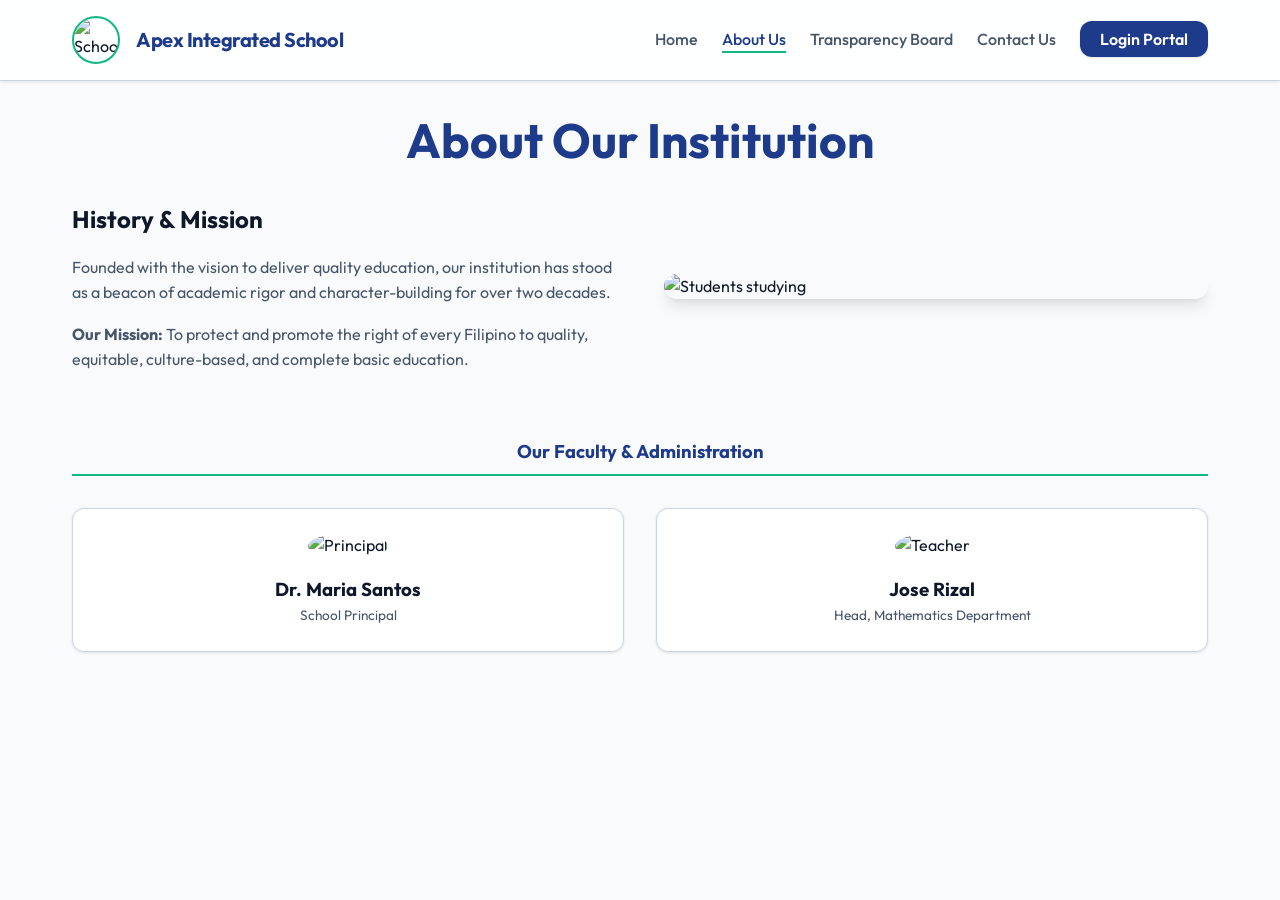
==== about.html @ 2102ec50 "Refactor: separate application views into dedicated HTML files for better maintainability and error " ====
<!DOCTYPE html>
<html lang="en" data-theme="blue-gold">
<head>
  <meta charset="UTF-8">
  <meta name="viewport" content="width=device-width, initial-scale=1.0">
  <title>About Us - Institution Profile</title>
  <link rel="stylesheet" href="style.css">
  <script type="module" src="https://unpkg.com/ionicons@7.1.0/dist/ionicons/ionicons.esm.js"></script>
</head>
<body>

  <!-- Header Nav -->
  <header class="public-header">
    <nav class="nav-container">
      <div class="school-branding">
        <img id="public-logo" class="school-logo" src="https://images.unsplash.com/photo-1546410531-bb4caa6b424d?w=150&auto=format&fit=crop&q=80" alt="School Logo">
        <span id="public-school-name" class="school-name">Apex Integrated School</span>
      </div>
      <ul class="nav-links">
        <li><a href="index.html" class="nav-link">Home</a></li>
        <li><a href="about.html" class="nav-link active">About Us</a></li>
        <li><a href="transparency.html" class="nav-link">Transparency Board</a></li>
        <li><a href="contact.html" class="nav-link">Contact Us</a></li>
        <li><a href="login.html" class="btn-portal" style="color:white;">Login Portal</a></li>
      </ul>
    </nav>
  </header>

  <main class="public-main">
    <section id="view-about">
      <h1 class="hero-title" style="text-align:center; margin-bottom:2rem;">About Our Institution</h1>
      <div style="display:grid; grid-template-columns:1fr 1fr; gap:3rem; align-items:center; margin-bottom:4rem;">
        <div>
          <h2>History & Mission</h2>
          <p style="margin:1rem 0; color:var(--text-secondary);">Founded with the vision to deliver quality education, our institution has stood as a beacon of academic rigor and character-building for over two decades.</p>
          <p style="color:var(--text-secondary);"><strong>Our Mission:</strong> To protect and promote the right of every Filipino to quality, equitable, culture-based, and complete basic education.</p>
        </div>
        <img class="hero-image" src="https://images.unsplash.com/photo-1427504494785-3a9ca7044f45?w=600&auto=format&fit=crop&q=80" alt="Students studying">
      </div>
      
      <h2 class="widget-title" style="text-align:center; margin-bottom:2rem;">Our Faculty & Administration</h2>
      <div style="display:grid; grid-template-columns:repeat(auto-fit, minmax(200px, 1fr)); gap:2rem; text-align:center;">
        <div class="news-card">
          <img style="width:100px; height:100px; border-radius:50%; margin-bottom:1rem; object-fit:cover;" src="https://api.dicebear.com/7.x/adventurer/svg?seed=principal" alt="Principal">
          <h3>Dr. Maria Santos</h3>
          <p style="font-size:0.85rem; color:var(--text-secondary)">School Principal</p>
        </div>
        <div class="news-card">
          <img style="width:100px; height:100px; border-radius:50%; margin-bottom:1rem; object-fit:cover;" src="https://api.dicebear.com/7.x/adventurer/svg?seed=math" alt="Teacher">
          <h3>Jose Rizal</h3>
          <p style="font-size:0.85rem; color:var(--text-secondary)">Head, Mathematics Department</p>
        </div>
      </div>
    </section>
  </main>

  <script type="module" src="app.js"></script>
</body>
</html>
---- style.css ----
@import url('https://fonts.googleapis.com/css2?family=Outfit:wght@300;400;500;600;700&display=swap');

:root {
  /* Default Presets (Blue Gold) */
  --primary: #1e3a8a;
  --primary-hover: #1e40af;
  --accent: #d4af37;
  --accent-hover: #c5a028;
  --bg-primary: #f8fafc;
  --bg-secondary: #ffffff;
  --text-primary: #0f172a;
  --text-secondary: #475569;
  --border-color: #cbd5e1;
  --success: #10b981;
  --danger: #ef4444;
  --warning: #f59e0b;
  --radius-sm: 6px;
  --radius-md: 12px;
  --radius-lg: 20px;
  --shadow-sm: 0 1px 3px rgba(0,0,0,0.1);
  --shadow-md: 0 4px 6px -1px rgba(0,0,0,0.1), 0 2px 4px -2px rgba(0,0,0,0.1);
  --shadow-lg: 0 10px 15px -3px rgba(0,0,0,0.1), 0 4px 6px -4px rgba(0,0,0,0.1);
  --sidebar-width: 260px;
  --transition: all 0.3s cubic-bezier(0.4, 0, 0.2, 1);
}

/* Theme Options */
[data-theme="forest-green"] {
  --primary: #1b4332;
  --primary-hover: #2d6a4f;
  --accent: #95d5b2;
  --accent-hover: #74c69d;
}

[data-theme="maroon-crimson"] {
  --primary: #7a1c1c;
  --primary-hover: #9e2a2b;
  --accent: #e09f3e;
  --accent-hover: #fff3b0;
}

* {
  box-sizing: border-box;
  margin: 0;
  padding: 0;
}

body {
  font-family: 'Outfit', sans-serif;
  background-color: var(--bg-primary);
  color: var(--text-primary);
  line-height: 1.6;
  min-height: 100vh;
  display: flex;
  flex-direction: column;
  overflow-x: hidden;
}

/* Scrollbar styling */
::-webkit-scrollbar {
  width: 8px;
  height: 8px;
}
::-webkit-scrollbar-track {
  background: var(--bg-primary);
}
::-webkit-scrollbar-thumb {
  background: var(--border-color);
  border-radius: 4px;
}
::-webkit-scrollbar-thumb:hover {
  background: var(--text-secondary);
}

a {
  color: inherit;
  text-decoration: none;
  transition: var(--transition);
}

button, input, select, textarea {
  font-family: inherit;
  font-size: inherit;
}

/* Header & Public Nav */
.public-header {
  background-color: rgba(255, 255, 255, 0.85);
  backdrop-filter: blur(12px);
  position: sticky;
  top: 0;
  z-index: 100;
  border-bottom: 1px solid var(--border-color);
  box-shadow: var(--shadow-sm);
}

.nav-container {
  max-width: 1200px;
  margin: 0 auto;
  padding: 1rem 2rem;
  display: flex;
  align-items: center;
  justify-content: space-between;
}

.school-branding {
  display: flex;
  align-items: center;
  gap: 1rem;
}

.school-logo {
  height: 48px;
  width: 48px;
  object-fit: cover;
  border-radius: 50%;
  border: 2px solid var(--accent);
}

.school-name {
  font-weight: 700;
  font-size: 1.25rem;
  color: var(--primary);
  letter-spacing: -0.025em;
}

.nav-links {
  display: flex;
  align-items: center;
  gap: 1.5rem;
  list-style: none;
}

.nav-link {
  font-weight: 500;
  color: var(--text-secondary);
  position: relative;
  padding: 0.25rem 0;
}

.nav-link:hover, .nav-link.active {
  color: var(--primary);
}

.nav-link::after {
  content: '';
  position: absolute;
  bottom: 0;
  left: 0;
  width: 0;
  height: 2px;
  background-color: var(--accent);
  transition: var(--transition);
}

.nav-link:hover::after, .nav-link.active::after {
  width: 100%;
}

.btn-portal {
  background-color: var(--primary);
  color: white !important;
  padding: 0.5rem 1.25rem;
  border-radius: var(--radius-md);
  font-weight: 600;
  box-shadow: var(--shadow-sm);
  border: none;
  cursor: pointer;
}

.btn-portal:hover {
  background-color: var(--primary-hover);
  transform: translateY(-1px);
}

/* Home / Public Layouts */
.public-main {
  max-width: 1200px;
  margin: 2rem auto;
  padding: 0 2rem;
  flex: 1;
}

/* Hero Section */
.hero-section {
  display: flex;
  align-items: center;
  justify-content: space-between;
  gap: 4rem;
  padding: 4rem 0;
  border-bottom: 1px solid var(--border-color);
}

.hero-content {
  flex: 1;
}

.hero-tag {
  background-color: rgba(212, 175, 55, 0.15);
  color: var(--primary);
  padding: 0.25rem 0.75rem;
  border-radius: var(--radius-sm);
  font-weight: 700;
  font-size: 0.85rem;
  text-transform: uppercase;
  letter-spacing: 0.05em;
  display: inline-block;
  margin-bottom: 1rem;
}

.hero-title {
  font-size: 3rem;
  font-weight: 700;
  color: var(--primary);
  line-height: 1.15;
  margin-bottom: 1.5rem;
}

.hero-desc {
  font-size: 1.125rem;
  color: var(--text-secondary);
  margin-bottom: 2rem;
}

.hero-image-container {
  flex: 1;
  position: relative;
}

.hero-image {
  width: 100%;
  border-radius: var(--radius-lg);
  box-shadow: var(--shadow-lg);
  object-fit: cover;
  max-height: 400px;
}

/* Grid Sections */
.sections-grid {
  display: grid;
  grid-template-columns: 2fr 1fr;
  gap: 3rem;
  margin-top: 3rem;
}

.news-card-list {
  display: flex;
  flex-direction: column;
  gap: 1.5rem;
}

.news-card {
  background: var(--bg-secondary);
  border: 1px solid var(--border-color);
  border-radius: var(--radius-md);
  padding: 1.5rem;
  box-shadow: var(--shadow-sm);
  transition: var(--transition);
  position: relative;
}

.news-card:hover {
  transform: translateY(-2px);
  box-shadow: var(--shadow-md);
}

.news-meta {
  display: flex;
  gap: 1rem;
  font-size: 0.85rem;
  color: var(--text-secondary);
  margin-bottom: 0.5rem;
}

.news-badge {
  background-color: var(--primary);
  color: white;
  padding: 0.15rem 0.5rem;
  border-radius: var(--radius-sm);
  font-size: 0.75rem;
  font-weight: 600;
}

.news-title {
  font-size: 1.35rem;
  font-weight: 700;
  margin-bottom: 0.75rem;
}

.news-comments-btn {
  background: none;
  border: none;
  color: var(--primary);
  font-weight: 600;
  cursor: pointer;
  margin-top: 1rem;
  display: flex;
  align-items: center;
  gap: 0.5rem;
}

.sidebar-widget {
  background: var(--bg-secondary);
  border: 1px solid var(--border-color);
  border-radius: var(--radius-md);
  padding: 1.5rem;
  box-shadow: var(--shadow-sm);
  margin-bottom: 2rem;
}

.widget-title {
  font-size: 1.15rem;
  font-weight: 700;
  color: var(--primary);
  margin-bottom: 1rem;
  border-bottom: 2px solid var(--accent);
  padding-bottom: 0.5rem;
}

/* Transparency Board Table */
.transparency-table {
  width: 100%;
  border-collapse: collapse;
  margin-top: 1rem;
}

.transparency-table th, .transparency-table td {
  padding: 0.75rem 1rem;
  text-align: left;
  border-bottom: 1px solid var(--border-color);
}

.transparency-table th {
  background-color: var(--bg-primary);
  font-weight: 600;
}

/* Two-Panel Dashboard Layout */
.portal-container {
  display: flex;
  min-height: 100vh;
  width: 100vw;
  background-color: var(--bg-primary);
}

.portal-sidebar {
  width: var(--sidebar-width);
  background-color: var(--primary);
  color: white;
  display: flex;
  flex-direction: column;
  border-right: 1px solid rgba(255,255,255,0.1);
  position: fixed;
  top: 0;
  bottom: 0;
  left: 0;
  z-index: 50;
  transition: var(--transition);
}

.sidebar-profile {
  padding: 2rem 1.5rem;
  border-bottom: 1px solid rgba(255,255,255,0.1);
  display: flex;
  flex-direction: column;
  align-items: center;
  text-align: center;
  gap: 0.75rem;
}

.profile-avatar {
  width: 80px;
  height: 80px;
  border-radius: 50%;
  border: 3px solid var(--accent);
  background: white;
  object-fit: cover;
}

.profile-name {
  font-weight: 700;
  font-size: 1.1rem;
}

.profile-role {
  font-size: 0.8rem;
  background: rgba(255,255,255,0.15);
  padding: 0.25rem 0.75rem;
  border-radius: 50px;
  text-transform: uppercase;
  font-weight: 600;
  letter-spacing: 0.05em;
}

.sidebar-menu {
  flex: 1;
  padding: 1.5rem 0;
  list-style: none;
  display: flex;
  flex-direction: column;
  gap: 0.5rem;
}

.menu-item a {
  display: flex;
  align-items: center;
  gap: 1rem;
  padding: 0.75rem 1.5rem;
  color: rgba(255,255,255,0.75);
  font-weight: 500;
  border-left: 4px solid transparent;
}

.menu-item:hover a, .menu-item.active a {
  color: white;
  background: rgba(255,255,255,0.08);
  border-left-color: var(--accent);
}

.sidebar-footer {
  padding: 1.5rem;
  border-top: 1px solid rgba(255,255,255,0.1);
}

.btn-logout {
  width: 100%;
  padding: 0.75rem;
  border: 1px solid rgba(255,255,255,0.3);
  background: transparent;
  color: white;
  border-radius: var(--radius-md);
  font-weight: 600;
  cursor: pointer;
  transition: var(--transition);
}

.btn-logout:hover {
  background: rgba(255,255,255,0.1);
  border-color: white;
}

/* Main Content Area */
.portal-main {
  margin-left: var(--sidebar-width);
  flex: 1;
  display: flex;
  flex-direction: column;
  min-height: 100vh;
  transition: var(--transition);
}

.portal-header {
  height: 70px;
  background: var(--bg-secondary);
  border-bottom: 1px solid var(--border-color);
  padding: 0 2rem;
  display: flex;
  align-items: center;
  justify-content: space-between;
  position: sticky;
  top: 0;
  z-index: 40;
}

.header-title {
  font-size: 1.25rem;
  font-weight: 700;
}

.header-actions {
  display: flex;
  align-items: center;
  gap: 1.5rem;
}

/* FB Notifications Dropdown */
.notif-wrapper {
  position: relative;
  cursor: pointer;
}

.notif-bell {
  font-size: 1.5rem;
  position: relative;
}

.notif-badge {
  position: absolute;
  top: -4px;
  right: -4px;
  background: var(--danger);
  color: white;
  font-size: 0.7rem;
  font-weight: 700;
  border-radius: 50%;
  height: 18px;
  width: 18px;
  display: flex;
  align-items: center;
  justify-content: center;
  border: 2px solid var(--bg-secondary);
}

.notif-dropdown {
  position: absolute;
  top: 100%;
  right: 0;
  width: 320px;
  background: var(--bg-secondary);
  border: 1px solid var(--border-color);
  border-radius: var(--radius-md);
  box-shadow: var(--shadow-lg);
  margin-top: 0.75rem;
  display: none;
  flex-direction: column;
  z-index: 100;
  overflow: hidden;
}

.notif-dropdown.show {
  display: flex;
}

.notif-header {
  padding: 1rem;
  border-bottom: 1px solid var(--border-color);
  font-weight: 700;
  display: flex;
  justify-content: space-between;
  align-items: center;
}

.notif-list {
  max-height: 300px;
  overflow-y: auto;
}

.notif-item {
  padding: 1rem;
  border-bottom: 1px solid var(--border-color);
  display: flex;
  gap: 0.75rem;
  transition: var(--transition);
}

.notif-item:hover {
  background-color: var(--bg-primary);
}

.notif-item.unread {
  background-color: rgba(30, 58, 138, 0.05);
}

.notif-text {
  font-size: 0.85rem;
}

.notif-time {
  font-size: 0.75rem;
  color: var(--text-secondary);
  margin-top: 0.25rem;
}

/* Workspace Panels */
.portal-workspace {
  padding: 2rem;
  flex: 1;
}

/* Card grids for dashboard */
.dash-grid {
  display: grid;
  grid-template-columns: repeat(auto-fit, minmax(300px, 1fr));
  gap: 2rem;
  margin-top: 1.5rem;
}

.dash-card {
  background: var(--bg-secondary);
  border: 1px solid var(--border-color);
  border-radius: var(--radius-md);
  padding: 1.5rem;
  box-shadow: var(--shadow-sm);
}

/* Table styling in admin panel */
.data-table {
  width: 100%;
  border-collapse: collapse;
  margin-top: 1rem;
}

.data-table th, .data-table td {
  padding: 0.75rem 1rem;
  text-align: left;
  border-bottom: 1px solid var(--border-color);
}

.data-table th {
  background: var(--bg-primary);
  font-weight: 600;
  color: var(--text-secondary);
}

/* Dynamic Schedule Grid */
.schedule-list {
  display: flex;
  flex-direction: column;
  gap: 1rem;
  margin-top: 1rem;
}

.schedule-item {
  display: flex;
  justify-content: space-between;
  align-items: center;
  background: var(--bg-primary);
  padding: 1rem;
  border-radius: var(--radius-md);
  border-left: 4px solid var(--primary);
}

.schedule-time {
  font-weight: 700;
  color: var(--primary);
}

/* Real-Time Chat & Private Messaging Layout */
.chat-container {
  display: grid;
  grid-template-columns: 280px 1fr;
  height: calc(100vh - 200px);
  background: var(--bg-secondary);
  border: 1px solid var(--border-color);
  border-radius: var(--radius-md);
  overflow: hidden;
}

.chat-threads {
  border-right: 1px solid var(--border-color);
  display: flex;
  flex-direction: column;
}

.chat-search {
  padding: 1rem;
  border-bottom: 1px solid var(--border-color);
}

.chat-search input {
  width: 100%;
  padding: 0.5rem 0.75rem;
  border: 1px solid var(--border-color);
  border-radius: var(--radius-sm);
}

.thread-list {
  overflow-y: auto;
  flex: 1;
}

.thread-item {
  display: flex;
  align-items: center;
  gap: 0.75rem;
  padding: 1rem;
  border-bottom: 1px solid var(--border-color);
  cursor: pointer;
  transition: var(--transition);
}

.thread-item:hover, .thread-item.active {
  background: var(--bg-primary);
}

.thread-avatar {
  width: 40px;
  height: 40px;
  border-radius: 50%;
  object-fit: cover;
}

.thread-details {
  flex: 1;
  overflow: hidden;
}

.thread-name {
  font-weight: 600;
  font-size: 0.9rem;
}

.thread-preview {
  font-size: 0.75rem;
  color: var(--text-secondary);
  white-space: nowrap;
  overflow: hidden;
  text-overflow: ellipsis;
}

.chat-window {
  display: flex;
  flex-direction: column;
  height: 100%;
}

.chat-window-header {
  padding: 1rem;
  border-bottom: 1px solid var(--border-color);
  display: flex;
  align-items: center;
  gap: 1rem;
}

.chat-messages {
  flex: 1;
  padding: 1.5rem;
  overflow-y: auto;
  display: flex;
  flex-direction: column;
  gap: 1rem;
  background-color: var(--bg-primary);
}

.message-bubble {
  max-width: 60%;
  padding: 0.75rem 1rem;
  border-radius: var(--radius-md);
  font-size: 0.9rem;
  word-wrap: break-word;
}

.message-bubble.incoming {
  background: var(--bg-secondary);
  align-self: flex-start;
  border-bottom-left-radius: 0;
  box-shadow: var(--shadow-sm);
}

.message-bubble.outgoing {
  background: var(--primary);
  color: white;
  align-self: flex-end;
  border-bottom-right-radius: 0;
  box-shadow: var(--shadow-sm);
}

.chat-input-bar {
  padding: 1rem;
  border-top: 1px solid var(--border-color);
  display: flex;
  gap: 1rem;
}

.chat-input-bar input {
  flex: 1;
  padding: 0.75rem 1rem;
  border: 1px solid var(--border-color);
  border-radius: var(--radius-md);
}

.btn-send {
  background: var(--primary);
  color: white;
  border: none;
  padding: 0 1.5rem;
  border-radius: var(--radius-md);
  font-weight: 600;
  cursor: pointer;
}

.btn-send:hover {
  background: var(--primary-hover);
}

/* Forms & UI Controls */
.form-group {
  margin-bottom: 1.25rem;
}

.form-group label {
  display: block;
  font-weight: 600;
  margin-bottom: 0.5rem;
}

.form-control {
  width: 100%;
  padding: 0.75rem;
  border: 1px solid var(--border-color);
  border-radius: var(--radius-md);
  background: var(--bg-secondary);
  transition: var(--transition);
}

.form-control:focus {
  outline: none;
  border-color: var(--primary);
  box-shadow: 0 0 0 3px rgba(30, 58, 138, 0.1);
}

.btn-action {
  background-color: var(--primary);
  color: white;
  border: none;
  padding: 0.75rem 1.5rem;
  border-radius: var(--radius-md);
  font-weight: 600;
  cursor: pointer;
  transition: var(--transition);
}

.btn-action:hover {
  background-color: var(--primary-hover);
}

.btn-secondary {
  background-color: transparent;
  color: var(--text-primary);
  border: 1px solid var(--border-color);
  padding: 0.75rem 1.5rem;
  border-radius: var(--radius-md);
  font-weight: 600;
  cursor: pointer;
}

.btn-secondary:hover {
  background-color: var(--bg-primary);
}

/* Toast alert notification styling */
.toast {
  position: fixed;
  bottom: 2rem;
  right: 2rem;
  background: var(--text-primary);
  color: white;
  padding: 1rem 1.5rem;
  border-radius: var(--radius-md);
  box-shadow: var(--shadow-lg);
  z-index: 200;
  display: none;
  animation: slideIn 0.3s ease;
}

/* Settings Theme customizer visual preview grid */
.theme-picker-grid {
  display: grid;
  grid-template-columns: repeat(auto-fit, minmax(120px, 1fr));
  gap: 1rem;
  margin-top: 1rem;
}

.theme-card {
  border: 2px solid var(--border-color);
  border-radius: var(--radius-md);
  padding: 1rem;
  cursor: pointer;
  text-align: center;
  transition: var(--transition);
}

.theme-card:hover, .theme-card.selected {
  border-color: var(--primary);
  background: rgba(30, 58, 138, 0.05);
}

.theme-preview-color {
  height: 24px;
  border-radius: 4px;
  margin-bottom: 0.5rem;
}

/* Comments section */
.comments-section {
  margin-top: 1rem;
  border-top: 1px solid var(--border-color);
  padding-top: 1rem;
}

.comment-item {
  background: var(--bg-primary);
  padding: 0.75rem;
  border-radius: var(--radius-sm);
  margin-bottom: 0.5rem;
  font-size: 0.85rem;
}

.comment-meta {
  font-weight: 600;
  color: var(--primary);
  margin-bottom: 0.25rem;
}

.comment-form {
  display: flex;
  gap: 0.5rem;
  margin-top: 1rem;
}

.comment-form input {
  flex: 1;
  padding: 0.5rem;
  border: 1px solid var(--border-color);
  border-radius: var(--radius-sm);
}

.comment-form button {
  background: var(--primary);
  color: white;
  border: none;
  padding: 0.5rem 1rem;
  border-radius: var(--radius-sm);
  cursor: pointer;
}

/* Animations */
@keyframes slideIn {
  from { transform: translateY(100px); opacity: 0; }
  to { transform: translateY(0); opacity: 1; }
}

/* Responsive constraints */
@media(max-width: 992px) {
  .sections-grid {
    grid-template-columns: 1fr;
  }
  .hero-section {
    flex-direction: column;
    text-align: center;
    padding: 2rem 0;
  }
  .portal-sidebar {
    transform: translateX(-100%);
  }
  .portal-sidebar.active {
    transform: translateX(0);
  }
  .portal-main {
    margin-left: 0;
  }
  .chat-container {
    grid-template-columns: 1fr;
  }
  .chat-threads {
    display: none;
  }
}
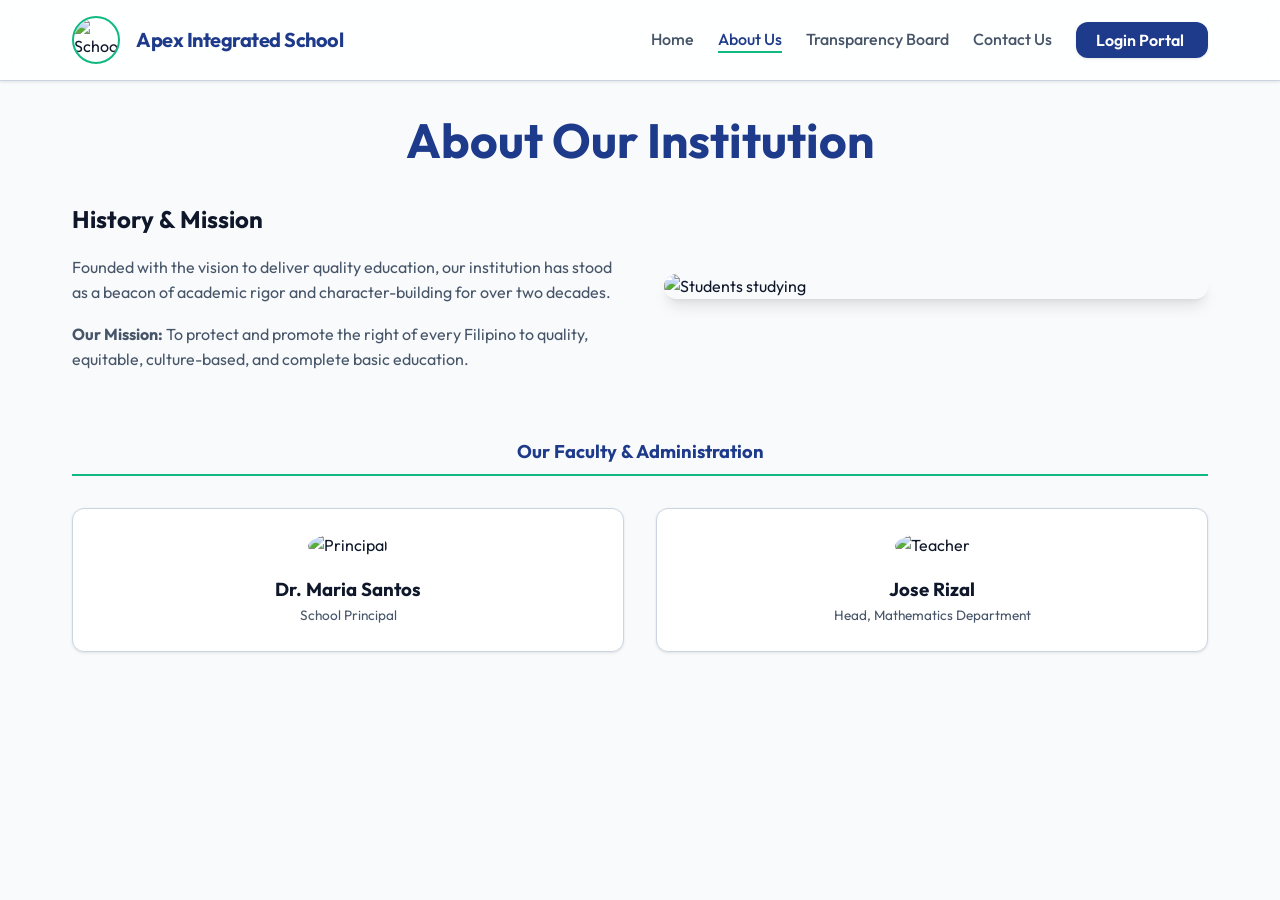
==== commit 7e66ccdb: "Refactor: merge database configs into app.js to solve CORS file:// script import errors, and convert" ====
--- a/about.html
+++ b/about.html
@@ -21,7 +21,19 @@
         <li><a href="about.html" class="nav-link active">About Us</a></li>
         <li><a href="transparency.html" class="nav-link">Transparency Board</a></li>
         <li><a href="contact.html" class="nav-link">Contact Us</a></li>
-        <li><a href="login.html" class="btn-portal" style="color:white;">Login Portal</a></li>
+        <!-- Login Dropdown Menu Selector -->
+        <li style="position:relative; display:inline-block;" class="portal-menu-wrapper">
+          <button class="btn-portal" id="btn-login-menu" style="display:flex; align-items:center; gap:0.25rem; border:none; cursor:pointer;">
+            Login Portal <ion-icon name="chevron-down-outline"></ion-icon>
+          </button>
+          <div id="login-menu-dropdown" class="notif-dropdown" style="width:200px; text-align:left; right:0; top:100%; margin-top:0.5rem;">
+            <div style="padding:0.75rem 1rem; font-weight:700; font-size:0.75rem; color:var(--text-secondary); border-bottom:1px solid var(--border-color); text-transform:uppercase;">Select Role</div>
+            <a href="#" class="notif-item menu-login-trigger" data-email="admin@school.edu">🔑 Admin Dashboard</a>
+            <a href="#" class="notif-item menu-login-trigger" data-email="teacher@school.edu">👨‍🏫 Teacher Console</a>
+            <a href="#" class="notif-item menu-login-trigger" data-email="parent@school.edu">👪 Parent Portal</a>
+            <a href="#" class="notif-item menu-login-trigger" data-email="learner@school.edu">🎓 Learner Hub</a>
+          </div>
+        </li>
       </ul>
     </nav>
   </header>
@@ -54,6 +66,8 @@
     </section>
   </main>
 
-  <script type="module" src="app.js"></script>
+  <div id="toast" class="toast">Action completed successfully!</div>
+
+  <script src="app.js"></script>
 </body>
 </html>
